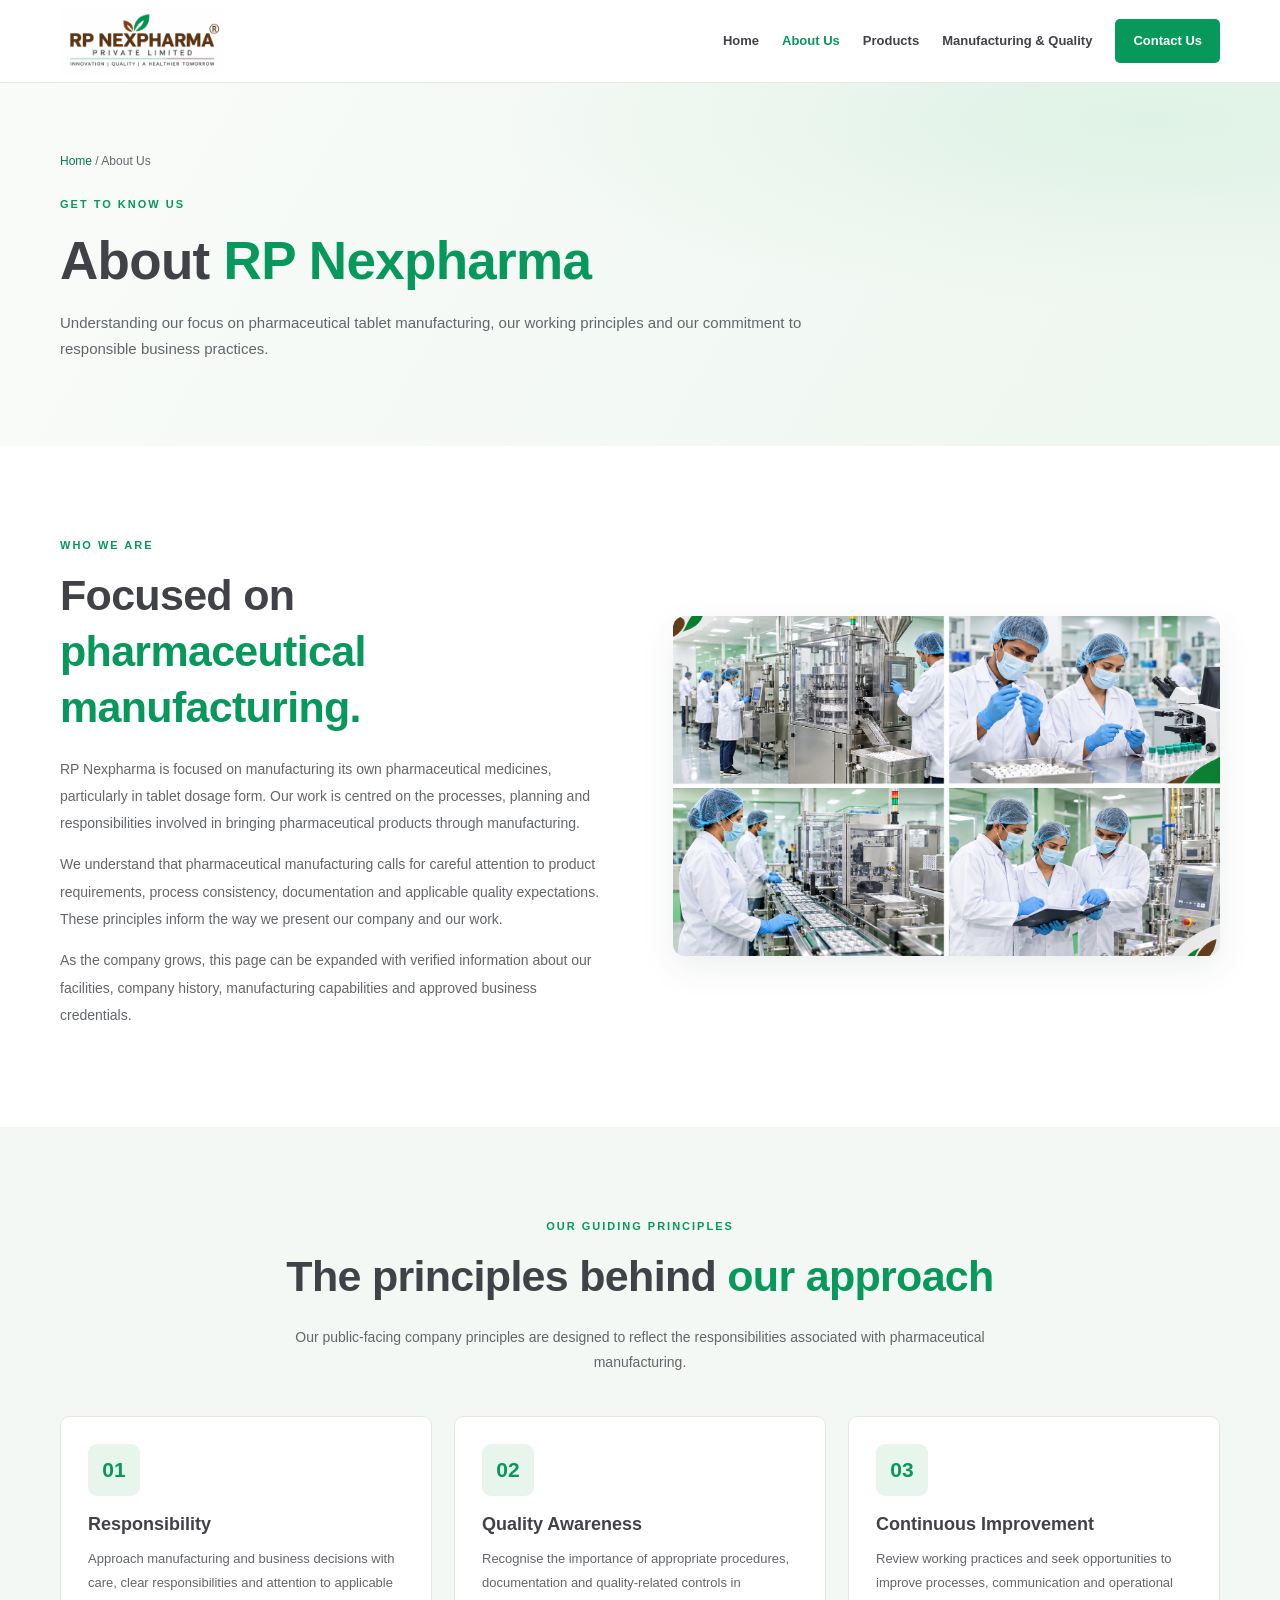
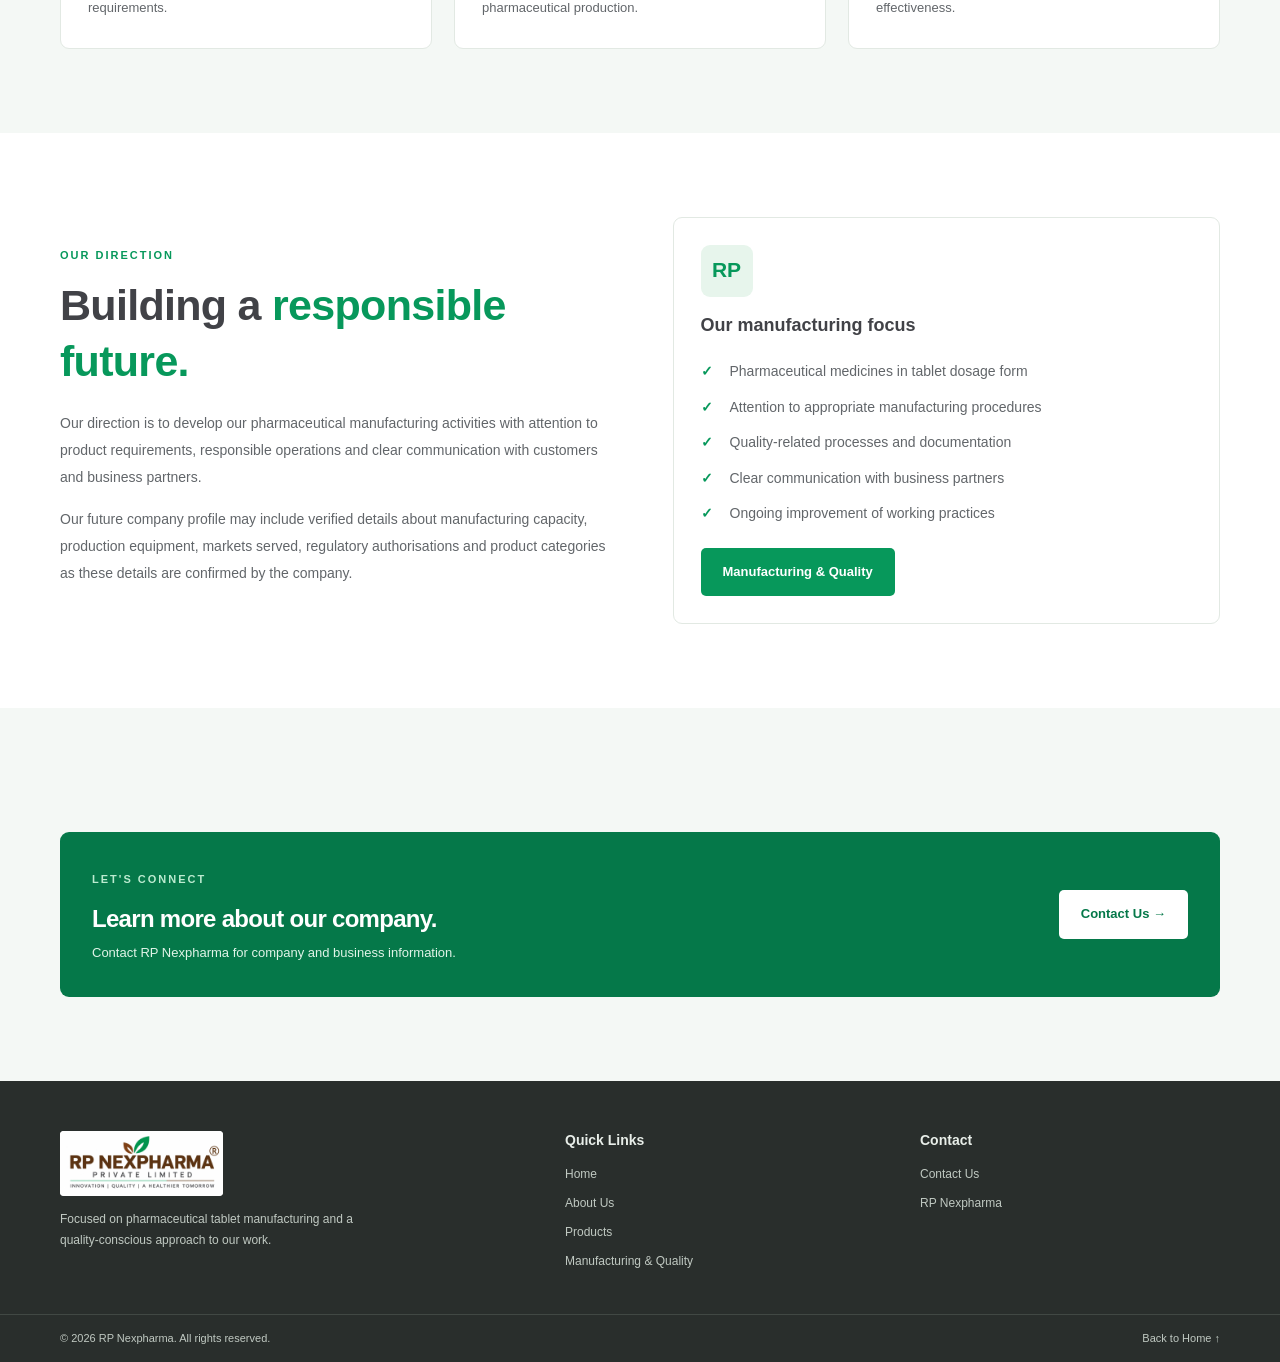
==== about.html @ da26150a "First commit" ====
<!DOCTYPE html>
<html lang="en">
<head>
  <meta charset="UTF-8">
  <meta name="viewport" content="width=device-width, initial-scale=1.0">
  <meta name="description" content="Learn about RP Nexpharma, its pharmaceutical manufacturing focus and company principles.">
  <title>About Us | RP Nexpharma</title>
  <link rel="stylesheet" href="style.css">
  <script src="script.js" defer></script>
</head>
<body>
<header class="site-header">
  <div class="container navbar">
    <a href="index.html" class="brand"><img src="assets/images/rpnexpharma-logo.jpg" alt="RP Nexpharma logo"></a>
    <button class="menu-toggle" aria-label="Open navigation" aria-expanded="false"><span></span><span></span><span></span></button>
    <nav class="nav">
      <a href="index.html">Home</a><a class="active" href="about.html">About Us</a>
      <a href="products.html">Products</a><a href="manufacturing-quality.html">Manufacturing &amp; Quality</a>
      <a class="nav-cta" href="contact.html">Contact Us</a>
    </nav>
  </div>
</header>

<main>
  <section class="page-banner">
    <div class="container">
      <div class="breadcrumb"><a href="index.html">Home</a> / About Us</div>
      <span class="eyebrow">GET TO KNOW US</span>
      <h1>About <span>RP Nexpharma</span></h1>
      <p>Understanding our focus on pharmaceutical tablet manufacturing, our working principles and our commitment to responsible business practices.</p>
    </div>
  </section>

  <section class="section">
    <div class="container two-column">
      <div>
        <span class="eyebrow">WHO WE ARE</span>
        <h2 class="section-title">Focused on <span>pharmaceutical manufacturing.</span></h2>
        <p class="section-text">
          RP Nexpharma is focused on manufacturing its own pharmaceutical
          medicines, particularly in tablet dosage form. Our work is
          centred on the processes, planning and responsibilities involved
          in bringing pharmaceutical products through manufacturing.
        </p>
        <p class="section-text">
          We understand that pharmaceutical manufacturing calls for
          careful attention to product requirements, process consistency,
          documentation and applicable quality expectations. These
          principles inform the way we present our company and our work.
        </p>
        <p class="section-text">
          As the company grows, this page can be expanded with verified
          information about our facilities, company history, manufacturing
          capabilities and approved business credentials.
        </p>
      </div>
      <div class="visual-box">
        <img src="assets/images/pharmaceutical-workers-collage.png"
             alt="Pharmaceutical professionals working"
             data-image-fallback="aboutFallback">
        <div id="aboutFallback" class="image-placeholder" style="display:none">
          <div class="plus">+</div><h3>RP Nexpharma</h3><p>Pharmaceuticals</p>
        </div>
      </div>
    </div>
  </section>

  <section class="section soft-section">
    <div class="container">
      <div class="section-heading">
        <span class="eyebrow">OUR GUIDING PRINCIPLES</span>
        <h2 class="section-title">The principles behind <span>our approach</span></h2>
        <p>Our public-facing company principles are designed to reflect the responsibilities associated with pharmaceutical manufacturing.</p>
      </div>
      <div class="card-grid">
        <article class="card">
          <div class="card-icon">01</div>
          <h3>Responsibility</h3>
          <p>Approach manufacturing and business decisions with care, clear responsibilities and attention to applicable requirements.</p>
        </article>
        <article class="card">
          <div class="card-icon">02</div>
          <h3>Quality Awareness</h3>
          <p>Recognise the importance of appropriate procedures, documentation and quality-related controls in pharmaceutical production.</p>
        </article>
        <article class="card">
          <div class="card-icon">03</div>
          <h3>Continuous Improvement</h3>
          <p>Review working practices and seek opportunities to improve processes, communication and operational effectiveness.</p>
        </article>
      </div>
    </div>
  </section>

  <section class="section">
    <div class="container two-column">
      <div>
        <span class="eyebrow">OUR DIRECTION</span>
        <h2 class="section-title">Building a <span>responsible future.</span></h2>
        <p class="section-text">
          Our direction is to develop our pharmaceutical manufacturing
          activities with attention to product requirements, responsible
          operations and clear communication with customers and business
          partners.
        </p>
        <p class="section-text">
          Our future company profile may include verified details about
          manufacturing capacity, production equipment, markets served,
          regulatory authorisations and product categories as these details
          are confirmed by the company.
        </p>
      </div>
      <div class="card">
        <div class="card-icon">RP</div>
        <h3>Our manufacturing focus</h3>
        <ul class="check-list">
          <li>Pharmaceutical medicines in tablet dosage form</li>
          <li>Attention to appropriate manufacturing procedures</li>
          <li>Quality-related processes and documentation</li>
          <li>Clear communication with business partners</li>
          <li>Ongoing improvement of working practices</li>
        </ul>
        <a class="btn btn-primary" href="manufacturing-quality.html">Manufacturing &amp; Quality</a>
      </div>
    </div>
  </section>

  <section class="section soft-section">
    <div class="container callout">
      <div><span class="eyebrow">LET'S CONNECT</span><h2>Learn more about our company.</h2><p>Contact RP Nexpharma for company and business information.</p></div>
      <a href="contact.html" class="btn btn-light">Contact Us →</a>
    </div>
  </section>
</main>

<footer class="site-footer">
  <div class="container footer-grid">
    <div class="footer-brand"><a href="index.html"><img src="assets/images/rpnexpharma-logo.jpg" alt="RP Nexpharma logo"></a><p>Focused on pharmaceutical tablet manufacturing and a quality-conscious approach to our work.</p></div>
    <div class="footer-links"><h3>Quick Links</h3><a href="index.html">Home</a><a href="about.html">About Us</a><a href="products.html">Products</a><a href="manufacturing-quality.html">Manufacturing &amp; Quality</a></div>
    <div class="footer-links"><h3>Contact</h3><a href="contact.html">Contact Us</a><p>RP Nexpharma</p></div>
  </div>
  <div class="footer-bottom"><div class="container"><p>© <span id="currentYear"></span> RP Nexpharma. All rights reserved.</p><a href="index.html">Back to Home ↑</a></div></div>
</footer>
</body>
</html>
---- style.css ----
:root {
  --green: #07985b;
  --green-dark: #057849;
  --brown: #653b1c;
  --dark: #414247;
  --text: #62666a;
  --light: #f4f8f5;
  --white: #ffffff;
  --border: #e2e9e3;
  --shadow: 0 12px 35px rgba(24,60,40,.08);
}

* { box-sizing: border-box; }

html { scroll-behavior: smooth; scroll-padding-top: 90px; }

body {
  margin: 0;
  font-family: Arial, Helvetica, sans-serif;
  color: var(--dark);
  line-height: 1.75;
  background: var(--white);
}

a { color: inherit; text-decoration: none; }
img { max-width: 100%; display: block; }
button, input, select, textarea { font: inherit; }

.container {
  width: min(1160px, calc(100% - 40px));
  margin: auto;
}

section { scroll-margin-top: 90px; }

.site-header {
  position: sticky;
  top: 0;
  z-index: 1000;
  background: rgba(255,255,255,.97);
  border-bottom: 1px solid var(--border);
  backdrop-filter: blur(10px);
}

.navbar {
  min-height: 82px;
  display: flex;
  align-items: center;
  justify-content: space-between;
  gap: 25px;
}

.brand img {
  max-width: 180px;
  max-height: 65px;
  object-fit: contain;
}

.brand-fallback {
  color: var(--green);
  font-weight: 800;
  font-size: 22px;
  line-height: 1.2;
}

.brand-fallback small {
  display: block;
  color: var(--brown);
  font-size: 10px;
  letter-spacing: 3px;
}

.nav {
  display: flex;
  align-items: center;
  gap: 23px;
}

.nav a {
  font-size: 13px;
  font-weight: 700;
  transition: color .2s;
}

.nav a:hover, .nav a.active { color: var(--green); }

.nav .nav-cta {
  padding: 11px 18px;
  border-radius: 5px;
  color: white;
  background: var(--green);
}

.nav .nav-cta:hover { color: white; background: var(--green-dark); }

.menu-toggle {
  display: none;
  border: 0;
  background: transparent;
  cursor: pointer;
  padding: 8px;
}

.menu-toggle span {
  display: block;
  width: 25px;
  height: 2px;
  margin: 5px 0;
  background: var(--dark);
}

.eyebrow {
  display: inline-block;
  color: var(--green);
  font-size: 11px;
  font-weight: 800;
  letter-spacing: 2px;
  margin-bottom: 13px;
}

h1, h2, h3 { line-height: 1.3; }
h1, h2 { letter-spacing: -.7px; }

h1 span, h2 span, .green { color: var(--green); }

p { margin-top: 0; }

.btn {
  display: inline-flex;
  align-items: center;
  justify-content: center;
  min-height: 47px;
  padding: 12px 21px;
  border: 1px solid transparent;
  border-radius: 5px;
  font-size: 13px;
  font-weight: 700;
  cursor: pointer;
  transition: transform .2s, background .2s;
}

.btn:hover { transform: translateY(-2px); }

.btn-primary { color: white; background: var(--green); }
.btn-primary:hover { background: var(--green-dark); }

.btn-outline { color: var(--dark); background: white; border-color: #ccd9cf; }
.btn-light { color: var(--green-dark); background: white; }

.section { padding: 84px 0; }

.section-title {
  font-size: clamp(30px, 3.5vw, 43px);
  margin: 0 0 20px;
}

.section-text {
  color: var(--text);
  font-size: 14px;
  line-height: 1.95;
}

.section-heading {
  max-width: 760px;
  margin: 0 auto 42px;
  text-align: center;
}

.section-heading p { color: var(--text); font-size: 14px; }

.page-banner {
  padding: 68px 0;
  background:
    radial-gradient(ellipse at 90% 10%, #dff2e6, transparent 40%),
    linear-gradient(120deg, #f9fbf9, #eef7f0);
}

.page-banner h1 {
  font-size: clamp(35px, 5vw, 53px);
  margin: 0 0 14px;
}

.page-banner p {
  max-width: 750px;
  color: var(--text);
  font-size: 15px;
}

.breadcrumb {
  margin-bottom: 17px;
  color: var(--text);
  font-size: 12px;
}

.breadcrumb a { color: var(--green-dark); }

.hero {
  padding: 78px 0;
  background:
    radial-gradient(ellipse at 90% 5%, #dff2e6, transparent 38%),
    linear-gradient(120deg, #f9fbf9, #eef7f0);
}

.hero-grid {
  display: grid;
  grid-template-columns: 1.05fr .95fr;
  align-items: center;
  gap: 55px;
}

.hero h1 {
  margin: 0 0 20px;
  font-size: clamp(39px, 4.5vw, 58px);
  line-height: 1.13;
}

.hero-copy p {
  color: var(--text);
  font-size: 15px;
  line-height: 1.95;
}

.hero-buttons {
  display: flex;
  flex-wrap: wrap;
  gap: 13px;
  margin-top: 26px;
}

.hero-image {
  min-height: 350px;
  display: flex;
  align-items: center;
  justify-content: center;
  overflow: hidden;
  border: 10px solid white;
  border-radius: 13px;
  background: linear-gradient(140deg, #d8ecdf, #edf5ef);
  box-shadow: var(--shadow);
}

.hero-image img {
  width: 100%;
  height: 350px;
  object-fit: cover;
}

.image-placeholder {
  width: 100%;
  min-height: 330px;
  padding: 30px;
  display: flex;
  flex-direction: column;
  justify-content: center;
  align-items: center;
  text-align: center;
  color: var(--green-dark);
}

.image-placeholder .plus { font-size: 70px; font-weight: 200; }
.image-placeholder h3 { margin: 5px 0; font-size: 23px; }

.highlights { padding: 28px 0; border-bottom: 1px solid var(--border); }

.highlight-grid {
  display: grid;
  grid-template-columns: repeat(3, 1fr);
  gap: 25px;
}

.highlight { display: flex; align-items: center; gap: 14px; }

.highlight-icon, .card-icon {
  flex-shrink: 0;
  display: grid;
  place-items: center;
  color: var(--green);
  background: #e7f5ec;
  border-radius: 9px;
  font-weight: 800;
}

.highlight-icon { width: 48px; height: 48px; }
.highlight h3 { margin: 0 0 3px; font-size: 14px; }
.highlight p { margin: 0; color: var(--text); font-size: 12px; line-height: 1.6; }

.two-column {
  display: grid;
  grid-template-columns: 1fr 1fr;
  align-items: center;
  gap: 65px;
}

.visual-box {
  min-height: 340px;
  display: flex;
  justify-content: center;
  align-items: center;
  overflow: hidden;
  background: linear-gradient(140deg, #d9ecdf, #f0f6f1);
  border-radius: 12px;
  box-shadow: var(--shadow);
}

.visual-box img { width: 100%; height: 340px; object-fit: cover; }

.visual-box .image-placeholder { min-height: 340px; }

.check-list {
  list-style: none;
  padding: 0;
  margin: 22px 0;
}

.check-list li {
  position: relative;
  padding-left: 29px;
  margin: 11px 0;
  color: var(--text);
  font-size: 14px;
}

.check-list li::before {
  content: "✓";
  position: absolute;
  left: 0;
  top: 0;
  color: var(--green);
  font-weight: 800;
}

.card-grid {
  display: grid;
  grid-template-columns: repeat(3, 1fr);
  gap: 22px;
}

.card {
  padding: 27px;
  border: 1px solid var(--border);
  border-radius: 9px;
  background: white;
  transition: transform .2s, box-shadow .2s;
}

.card:hover { transform: translateY(-4px); box-shadow: var(--shadow); }

.card-icon {
  width: 52px;
  height: 52px;
  margin-bottom: 17px;
  font-size: 21px;
}

.card h3 { margin: 0 0 10px; font-size: 18px; }
.card p { margin: 0; color: var(--text); font-size: 13px; line-height: 1.9; }

.soft-section { background: var(--light); }

.callout {
  margin-top: 40px;
  padding: 32px;
  display: flex;
  align-items: center;
  justify-content: space-between;
  gap: 24px;
  color: white;
  background: var(--green-dark);
  border-radius: 9px;
}

.callout h2, .callout h3 { margin: 0; }
.callout p { margin: 8px 0 0; color: #e1f4e8; font-size: 13px; }
.callout .eyebrow { color: #bcebd0; }

.stats-grid {
  display: grid;
  grid-template-columns: repeat(3, 1fr);
  gap: 20px;
  margin-top: 35px;
}

.stat {
  padding: 25px;
  text-align: center;
  background: white;
  border: 1px solid var(--border);
  border-radius: 8px;
}

.stat strong { display: block; color: var(--green); font-size: 24px; }
.stat span { color: var(--text); font-size: 12px; }

.note {
  margin-top: 25px;
  color: #747a75;
  font-size: 11px;
  line-height: 1.8;
}

.contact-layout {
  display: grid;
  grid-template-columns: .9fr 1.1fr;
  gap: 65px;
  align-items: start;
}

.contact-item {
  display: flex;
  gap: 14px;
  align-items: center;
  margin-top: 25px;
}

.contact-item .card-icon { width: 44px; height: 44px; margin: 0; }
.contact-item h3 { margin: 0; font-size: 13px; }
.contact-item p { margin: 2px 0 0; color: var(--text); font-size: 12px; }

.contact-form {
  padding: 30px;
  background: white;
  border: 1px solid var(--border);
  border-radius: 10px;
  box-shadow: var(--shadow);
}

.contact-form h2 { margin: 0 0 5px; font-size: 25px; }
.contact-form > p { color: var(--text); font-size: 12px; }

.contact-form label {
  display: block;
  margin: 15px 0 6px;
  font-size: 12px;
  font-weight: 700;
}

.contact-form input, .contact-form select, .contact-form textarea {
  width: 100%;
  padding: 12px;
  border: 1px solid #dce4dd;
  border-radius: 5px;
  outline: none;
  background: white;
  color: var(--dark);
  font-size: 13px;
}

.contact-form input:focus, .contact-form select:focus,
.contact-form textarea:focus {
  border-color: var(--green);
  box-shadow: 0 0 0 3px rgba(7,152,91,.1);
}

.contact-form textarea { resize: vertical; }
.contact-form button { width: 100%; margin-top: 22px; }

.site-footer { color: #e8eee9; background: #292e2c; }

.footer-grid {
  display: grid;
  grid-template-columns: 1.5fr 1fr 1fr;
  gap: 55px;
  padding: 50px 0 42px;
}

.footer-brand img {
  max-width: 165px;
  max-height: 65px;
  object-fit: contain;
  background: white;
  border-radius: 4px;
}

.footer-brand p {
  max-width: 310px;
  margin-top: 13px;
  color: #c0c9c2;
  font-size: 12px;
}

.footer-links { display: flex; flex-direction: column; align-items: flex-start; gap: 8px; }
.footer-links h3 { margin: 0 0 7px; font-size: 14px; }
.footer-links a, .footer-links p { margin: 0; color: #c0c9c2; font-size: 12px; }
.footer-links a:hover { color: #8be0b2; }

.footer-bottom { border-top: 1px solid #414844; }
.footer-bottom .container {
  display: flex;
  justify-content: space-between;
  gap: 20px;
  padding-top: 14px;
  padding-bottom: 14px;
}
.footer-bottom p, .footer-bottom a { margin: 0; color: #c0c9c2; font-size: 11px; }

@media(max-width: 980px) {
  .nav { gap: 12px; }
  .nav a { font-size: 11px; }
  .hero-grid, .two-column, .contact-layout { gap: 32px; }
  .card-grid { gap: 15px; }
  .card { padding: 22px; }
}

@media(max-width: 760px) {
  .container { width: calc(100% - 32px); }
  .navbar { min-height: 72px; }
  .brand img { max-width: 145px; max-height: 55px; }
  .menu-toggle { display: block; }

  .nav {
    display: none;
    position: absolute;
    top: 100%;
    left: 0;
    right: 0;
    flex-direction: column;
    align-items: stretch;
    gap: 0;
    padding: 12px 20px 20px;
    background: white;
    border-bottom: 1px solid var(--border);
    box-shadow: 0 15px 20px rgba(0,0,0,.05);
  }

  .nav.open { display: flex; }
  .nav a { padding: 12px 5px; font-size: 13px; }
  .nav .nav-cta { text-align: center; margin-top: 6px; }

  .hero { padding: 55px 0; }
  .hero-grid, .two-column, .contact-layout { grid-template-columns: 1fr; }
  .hero-grid { gap: 32px; }
  .hero h1 { font-size: clamp(36px, 9vw, 48px); }
  .hero-image, .hero-image img { min-height: 275px; height: 275px; }
  .hero-image .image-placeholder { min-height: 255px; }

  .highlight-grid { grid-template-columns: 1fr; gap: 17px; }
  .section { padding: 62px 0; }
  .section-heading { margin-bottom: 30px; }
  .card-grid { grid-template-columns: 1fr; }
  .card { padding: 25px; }
  .two-column, .contact-layout { gap: 35px; }
  .visual-box, .visual-box img { min-height: 265px; height: 265px; }
  .visual-box .image-placeholder { min-height: 265px; }

  .callout { align-items: flex-start; flex-direction: column; padding: 25px; }
  .stats-grid { grid-template-columns: 1fr; }
  .contact-form { padding: 23px 19px; }
  .footer-grid { grid-template-columns: 1fr 1fr; gap: 28px; }
  .footer-brand { grid-column: 1 / -1; }
}

@media(max-width: 430px) {
  .hero-buttons { flex-direction: column; }
  .hero-buttons .btn { width: 100%; }
  .footer-grid { grid-template-columns: 1fr; }
  .footer-brand { grid-column: auto; }
  .footer-bottom .container { flex-direction: column; }
}

@media(prefers-reduced-motion: reduce) {
  html { scroll-behavior: auto; }
  *, *::before, *::after { transition: none !important; }
}
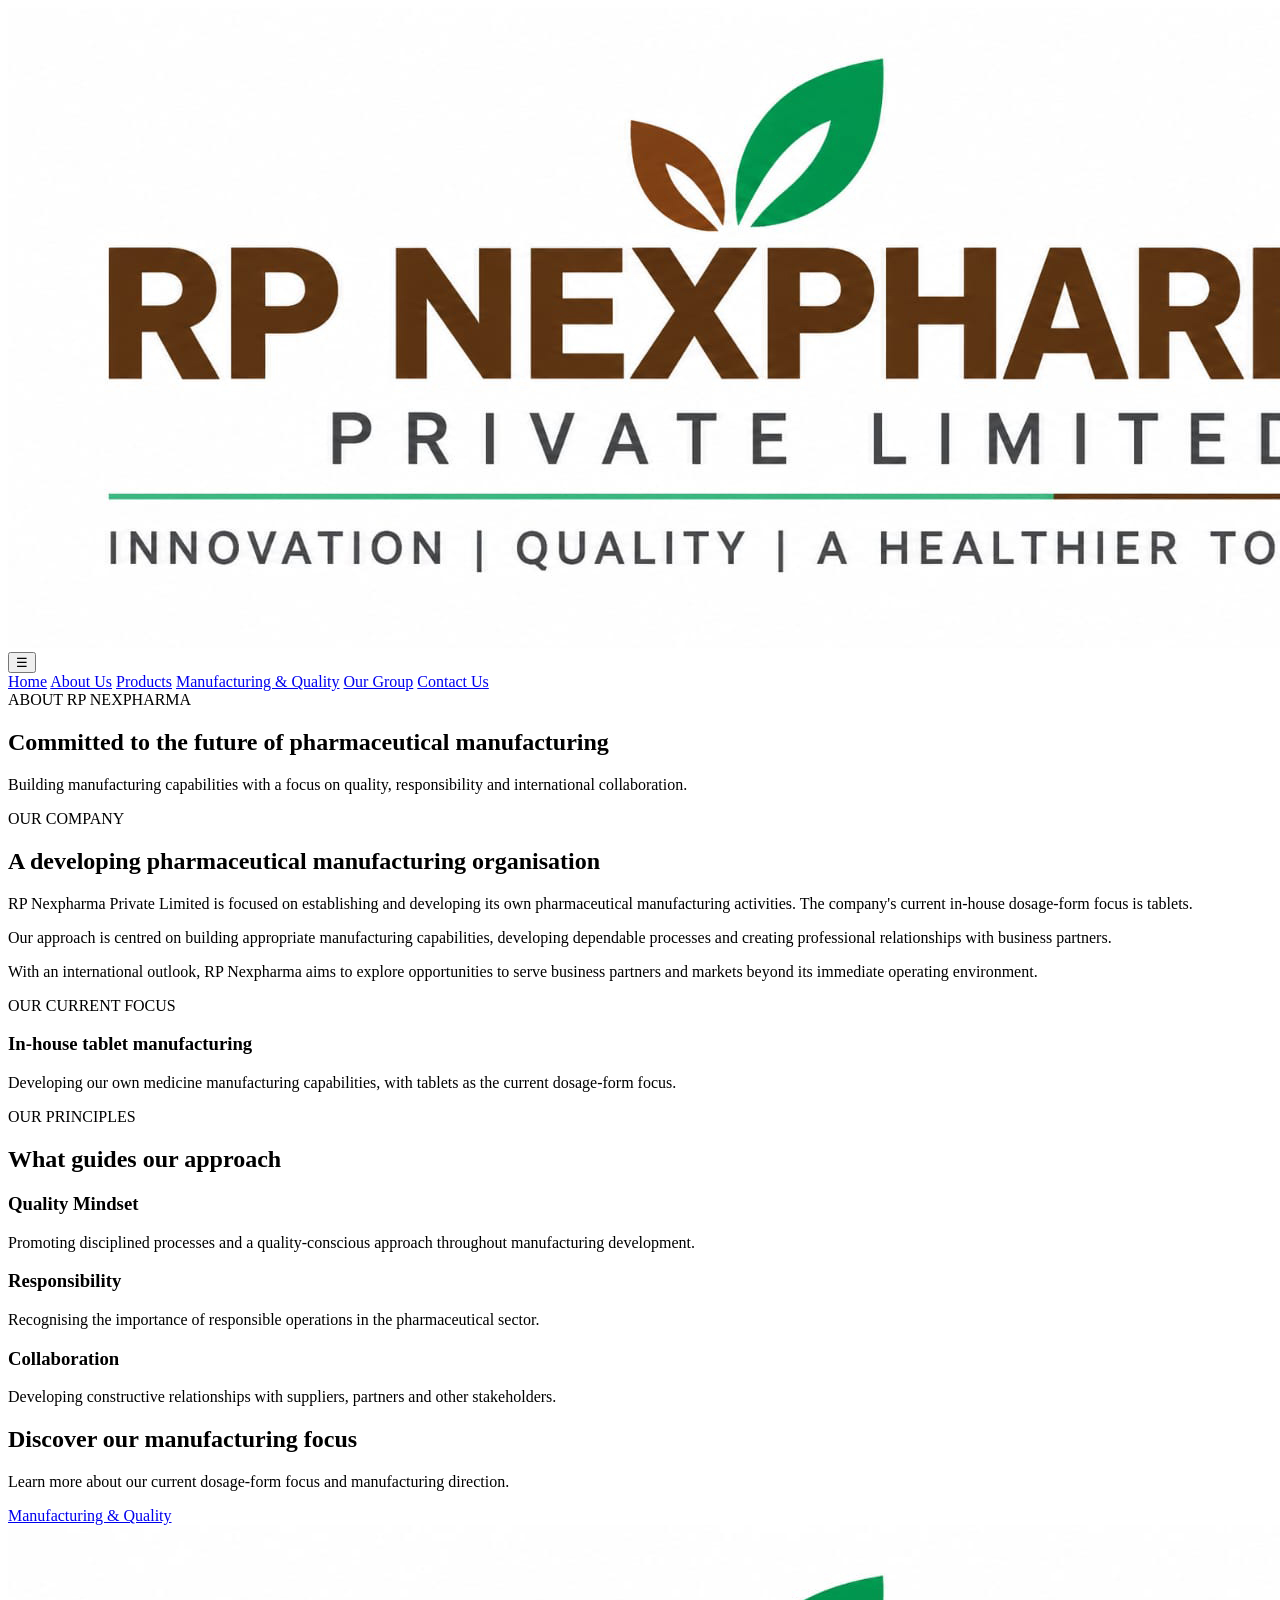
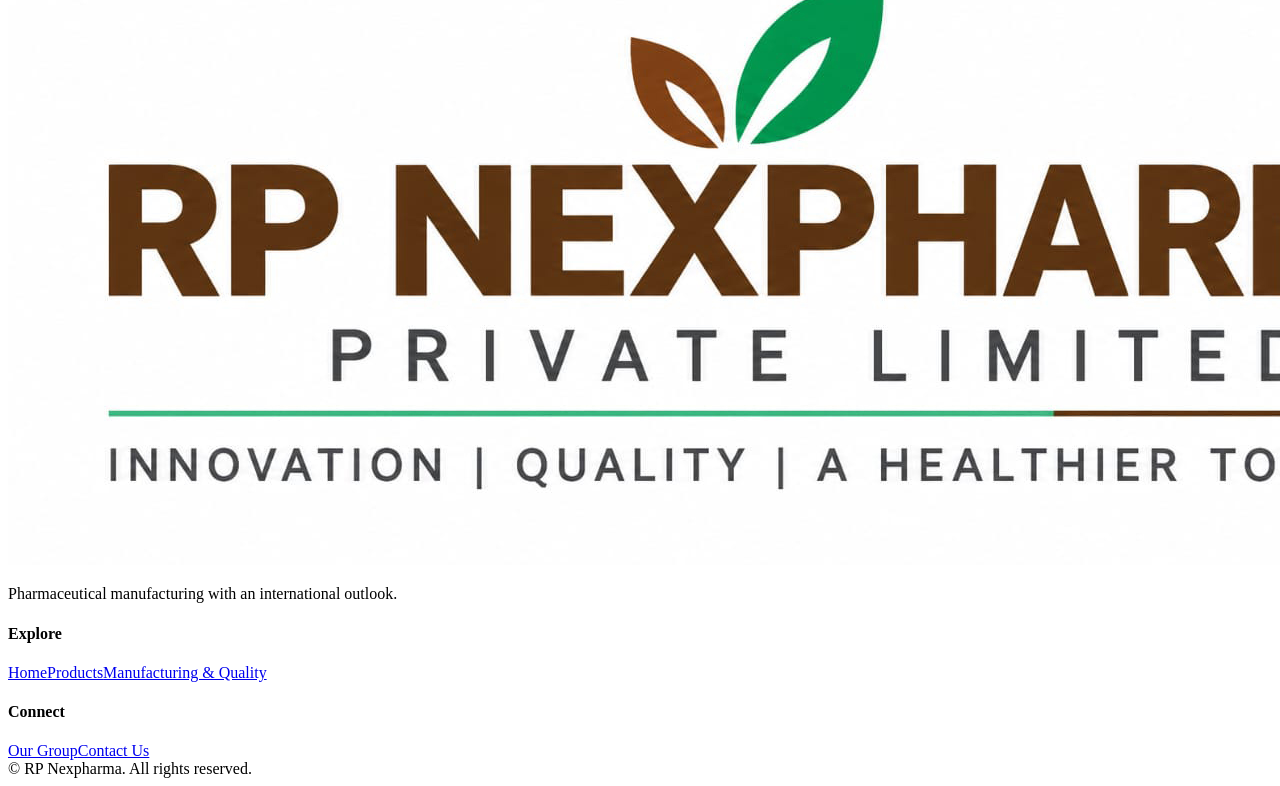
==== commit 31d726e5: "Revamp about.html with new layout and content Updated the structure and content of the about page, i" ====
--- a/about.html
+++ b/about.html
@@ -4,143 +4,108 @@
 <head>
   <meta charset="UTF-8">
   <meta name="viewport" content="width=device-width, initial-scale=1.0">
-  <meta name="description" content="Learn about RP Nexpharma, its pharmaceutical manufacturing focus and company principles.">
   <title>About Us | RP Nexpharma</title>
-  <link rel="stylesheet" href="style.css">
-  <script src="script.js" defer></script>
+  <link rel="stylesheet" href="css/style.css">
+  <link href="https://fonts.googleapis.com/css2?family=DM+Sans:wght@400;500;600;700&family=Manrope:wght@400;500;600;700;800&display=swap" rel="stylesheet">
 </head>
 <body>
+
 <header class="site-header">
-  <div class="container navbar">
-    <a href="index.html" class="brand"><img src="assets/images/rpnexpharma-logo.jpg" alt="RP Nexpharma logo"></a>
-    <button class="menu-toggle" aria-label="Open navigation" aria-expanded="false"><span></span><span></span><span></span></button>
-    <nav class="nav">
-      <a href="index.html">Home</a><a class="active" href="about.html">About Us</a>
-      <a href="products.html">Products</a><a href="manufacturing-quality.html">Manufacturing &amp; Quality</a>
-      <a class="nav-cta" href="contact.html">Contact Us</a>
+  <div class="container nav-wrap">
+    <a class="brand" href="index.html"><img src="assets/images/rpnexpharma-logo.jpg" alt="RP Nexpharma logo"></a>
+    <button class="menu-toggle" aria-label="Open navigation">☰</button>
+    <nav class="main-nav">
+      <a href="index.html">Home</a>
+      <a class="active" href="about.html">About Us</a>
+      <a href="products.html">Products</a>
+      <a href="manufacturing-quality.html">Manufacturing & Quality</a>
+      <a href="group-companies.html">Our Group</a>
+      <a class="nav-contact" href="contact.html">Contact Us</a>
     </nav>
   </div>
 </header>
 
 <main>
-  <section class="page-banner">
+  <section class="page-hero">
     <div class="container">
-      <div class="breadcrumb"><a href="index.html">Home</a> / About Us</div>
-      <span class="eyebrow">GET TO KNOW US</span>
-      <h1>About <span>RP Nexpharma</span></h1>
-      <p>Understanding our focus on pharmaceutical tablet manufacturing, our working principles and our commitment to responsible business practices.</p>
+      <span class="eyebrow light">ABOUT RP NEXPHARMA</span>
+      <h1>Committed to the future of pharmaceutical manufacturing</h1>
+      <p>Building manufacturing capabilities with a focus on quality, responsibility and international collaboration.</p>
     </div>
   </section>
 
   <section class="section">
-    <div class="container two-column">
+    <div class="container content-grid">
       <div>
-        <span class="eyebrow">WHO WE ARE</span>
-        <h2 class="section-title">Focused on <span>pharmaceutical manufacturing.</span></h2>
-        <p class="section-text">
-          RP Nexpharma is focused on manufacturing its own pharmaceutical
-          medicines, particularly in tablet dosage form. Our work is
-          centred on the processes, planning and responsibilities involved
-          in bringing pharmaceutical products through manufacturing.
+        <span class="eyebrow">OUR COMPANY</span>
+        <h2>A developing pharmaceutical manufacturing organisation</h2>
+        <p>
+          RP Nexpharma Private Limited is focused on establishing and developing
+          its own pharmaceutical manufacturing activities. The company's
+          current in-house dosage-form focus is tablets.
         </p>
-        <p class="section-text">
-          We understand that pharmaceutical manufacturing calls for
-          careful attention to product requirements, process consistency,
-          documentation and applicable quality expectations. These
-          principles inform the way we present our company and our work.
+        <p>
+          Our approach is centred on building appropriate manufacturing
+          capabilities, developing dependable processes and creating
+          professional relationships with business partners.
         </p>
-        <p class="section-text">
-          As the company grows, this page can be expanded with verified
-          information about our facilities, company history, manufacturing
-          capabilities and approved business credentials.
+        <p>
+          With an international outlook, RP Nexpharma aims to explore
+          opportunities to serve business partners and markets beyond its
+          immediate operating environment.
         </p>
       </div>
-      <div class="visual-box">
-        <img src="assets/images/pharmaceutical-workers-collage.png"
-             alt="Pharmaceutical professionals working"
-             data-image-fallback="aboutFallback">
-        <div id="aboutFallback" class="image-placeholder" style="display:none">
-          <div class="plus">+</div><h3>RP Nexpharma</h3><p>Pharmaceuticals</p>
-        </div>
+      <div class="highlight-panel">
+        <span class="eyebrow light">OUR CURRENT FOCUS</span>
+        <h3>In-house tablet manufacturing</h3>
+        <p>
+          Developing our own medicine manufacturing capabilities, with
+          tablets as the current dosage-form focus.
+        </p>
       </div>
     </div>
   </section>
 
-  <section class="section soft-section">
+  <section class="section soft-bg">
     <div class="container">
       <div class="section-heading">
-        <span class="eyebrow">OUR GUIDING PRINCIPLES</span>
-        <h2 class="section-title">The principles behind <span>our approach</span></h2>
-        <p>Our public-facing company principles are designed to reflect the responsibilities associated with pharmaceutical manufacturing.</p>
+        <span class="eyebrow">OUR PRINCIPLES</span>
+        <h2>What guides our approach</h2>
       </div>
-      <div class="card-grid">
-        <article class="card">
-          <div class="card-icon">01</div>
+      <div class="card-grid three">
+        <article class="info-card">
+          <h3>Quality Mindset</h3>
+          <p>Promoting disciplined processes and a quality-conscious approach throughout manufacturing development.</p>
+        </article>
+        <article class="info-card">
           <h3>Responsibility</h3>
-          <p>Approach manufacturing and business decisions with care, clear responsibilities and attention to applicable requirements.</p>
+          <p>Recognising the importance of responsible operations in the pharmaceutical sector.</p>
         </article>
-        <article class="card">
-          <div class="card-icon">02</div>
-          <h3>Quality Awareness</h3>
-          <p>Recognise the importance of appropriate procedures, documentation and quality-related controls in pharmaceutical production.</p>
-        </article>
-        <article class="card">
-          <div class="card-icon">03</div>
-          <h3>Continuous Improvement</h3>
-          <p>Review working practices and seek opportunities to improve processes, communication and operational effectiveness.</p>
+        <article class="info-card">
+          <h3>Collaboration</h3>
+          <p>Developing constructive relationships with suppliers, partners and other stakeholders.</p>
         </article>
       </div>
     </div>
   </section>
 
   <section class="section">
-    <div class="container two-column">
-      <div>
-        <span class="eyebrow">OUR DIRECTION</span>
-        <h2 class="section-title">Building a <span>responsible future.</span></h2>
-        <p class="section-text">
-          Our direction is to develop our pharmaceutical manufacturing
-          activities with attention to product requirements, responsible
-          operations and clear communication with customers and business
-          partners.
-        </p>
-        <p class="section-text">
-          Our future company profile may include verified details about
-          manufacturing capacity, production equipment, markets served,
-          regulatory authorisations and product categories as these details
-          are confirmed by the company.
-        </p>
-      </div>
-      <div class="card">
-        <div class="card-icon">RP</div>
-        <h3>Our manufacturing focus</h3>
-        <ul class="check-list">
-          <li>Pharmaceutical medicines in tablet dosage form</li>
-          <li>Attention to appropriate manufacturing procedures</li>
-          <li>Quality-related processes and documentation</li>
-          <li>Clear communication with business partners</li>
-          <li>Ongoing improvement of working practices</li>
-        </ul>
-        <a class="btn btn-primary" href="manufacturing-quality.html">Manufacturing &amp; Quality</a>
-      </div>
-    </div>
-  </section>
-
-  <section class="section soft-section">
-    <div class="container callout">
-      <div><span class="eyebrow">LET'S CONNECT</span><h2>Learn more about our company.</h2><p>Contact RP Nexpharma for company and business information.</p></div>
-      <a href="contact.html" class="btn btn-light">Contact Us →</a>
+    <div class="container closing-cta">
+      <h2>Discover our manufacturing focus</h2>
+      <p>Learn more about our current dosage-form focus and manufacturing direction.</p>
+      <a href="manufacturing-quality.html" class="btn btn-primary">Manufacturing & Quality</a>
     </div>
   </section>
 </main>
 
 <footer class="site-footer">
   <div class="container footer-grid">
-    <div class="footer-brand"><a href="index.html"><img src="assets/images/rpnexpharma-logo.jpg" alt="RP Nexpharma logo"></a><p>Focused on pharmaceutical tablet manufacturing and a quality-conscious approach to our work.</p></div>
-    <div class="footer-links"><h3>Quick Links</h3><a href="index.html">Home</a><a href="about.html">About Us</a><a href="products.html">Products</a><a href="manufacturing-quality.html">Manufacturing &amp; Quality</a></div>
-    <div class="footer-links"><h3>Contact</h3><a href="contact.html">Contact Us</a><p>RP Nexpharma</p></div>
+    <div><img class="footer-logo" src="assets/images/rpnexpharma-logo.jpg" alt="RP Nexpharma"><p>Pharmaceutical manufacturing with an international outlook.</p></div>
+    <div><h4>Explore</h4><a href="index.html">Home</a><a href="products.html">Products</a><a href="manufacturing-quality.html">Manufacturing & Quality</a></div>
+    <div><h4>Connect</h4><a href="group-companies.html">Our Group</a><a href="contact.html">Contact Us</a></div>
   </div>
-  <div class="footer-bottom"><div class="container"><p>© <span id="currentYear"></span> RP Nexpharma. All rights reserved.</p><a href="index.html">Back to Home ↑</a></div></div>
+  <div class="footer-bottom"><div class="container">© <span class="year"></span> RP Nexpharma. All rights reserved.</div></div>
 </footer>
+<script src="js/script.js"></script>
 </body>
 </html>
